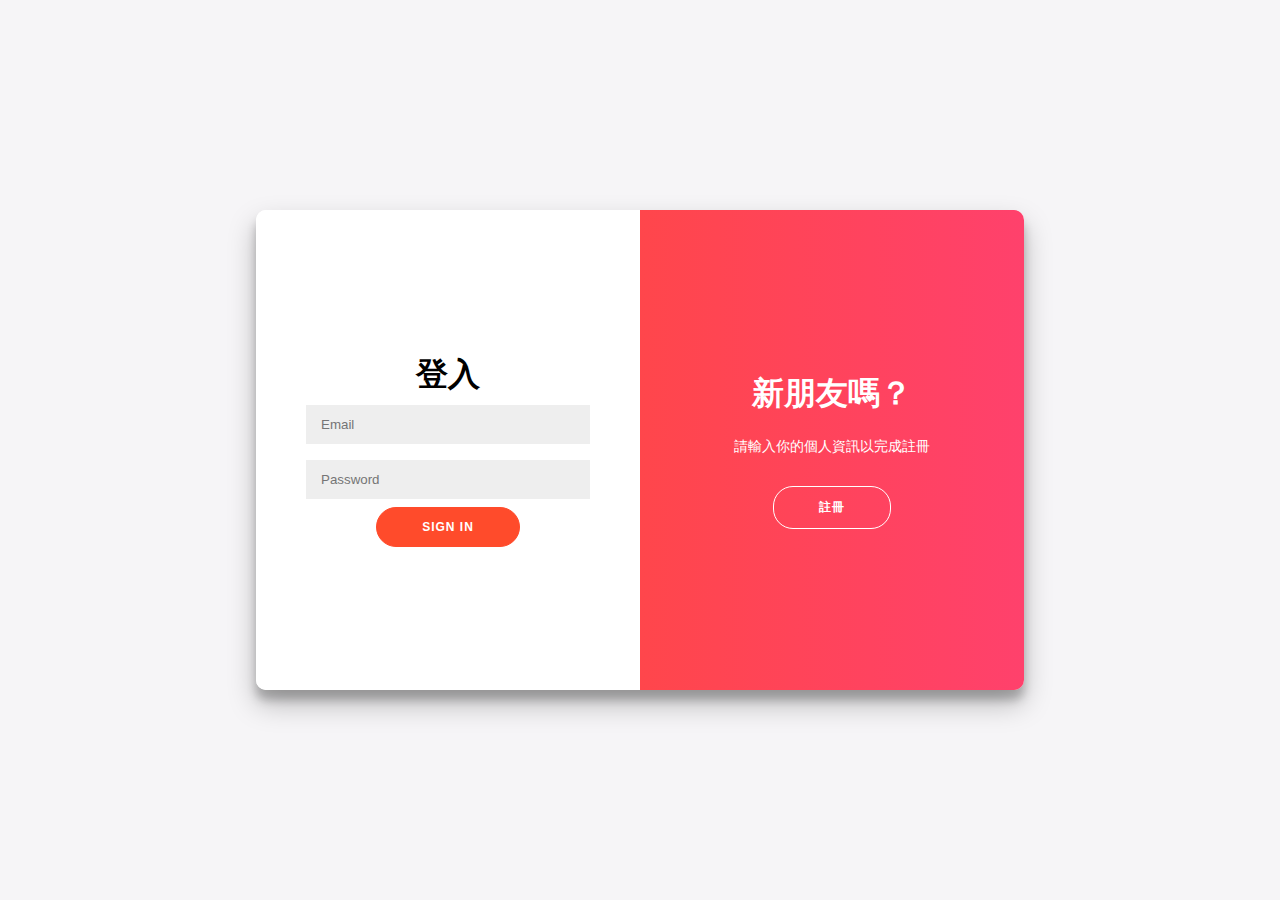
==== sign.html @ 44f5abac "login in complete" ====
<!DOCTYPE html>
<html lang="en">
<head>
    <meta charset="UTF-8">
    <meta name="viewport" content="width=device-width, initial-scale=1.0">
    <title>連成製麵廠 - 登入/註冊</title>
    <link rel="stylesheet" href="/assets/style_sign.css">
    <script src="/assets/scripts_sign.js"></script>
</head>
<body>
    <div class="container">
        <div class="form-container sign-up-container">
            <form id="registerForm">
                <h1>創建帳戶</h1>
                <input type="text" placeholder="Name" required />
                <input type="email" placeholder="Email" required />
                <input type="password" placeholder="Password" required />
                <button type="submit">Sign up</button>
            </form>
        </div>
        <div class="form-container sign-in-container">
            <form id="loginForm">
                <h1>登入</h1>
                <input type="email" placeholder="Email" required />
                <input type="password" placeholder="Password" required />
                <button type="submit">Sign In</button>
            </form>
        </div>
        <div class="overlay-container">
            <div class="overlay">
                <div class="overlay-panel overlay-left">
                    <h1>歡迎回來</h1>
                    <p>輸入你的個人資料以完成登入</p>
                    <button class="ghost" id="signIn">登入</button>
                </div>
                <div class="overlay-panel overlay-right">
                    <h1>新朋友嗎？</h1>
                    <p>請輸入你的個人資訊以完成註冊</p>
                    <button class="ghost" id="signUp">註冊</button>
                </div>
            </div>
        </div>
    </div>
    <script src="scripts.js"></script>
</body>
</html>
---- assets/style_sign.css ----
* {
    box-sizing: border-box;
}

body {
    font-family: 'Arial', sans-serif;
    background: #f6f5f7;
    display: flex;
    justify-content: center;
    align-items: center;
    height: 100vh;
    margin: 0;
}

.container {
    background: #fff;
    border-radius: 10px;
    box-shadow: 0 14px 28px rgba(0,0,0,0.25), 0 10px 10px rgba(0,0,0,0.22);
    position: relative;
    overflow: hidden;
    width: 768px;
    max-width: 100%;
    min-height: 480px;
}

.form-container {
    position: absolute;
    top: 0;
    height: 100%;
    transition: all 0.6s ease-in-out;
}

.sign-in-container {
    left: 0;
    width: 50%;
    z-index: 2;
}

.container.right-panel-active .sign-in-container {
    transform: translateX(100%);
}

.sign-up-container {
    left: 0;
    width: 50%;
    opacity: 0;
    z-index: 1;
}

.container.right-panel-active .sign-up-container {
    transform: translateX(100%);
    opacity: 1;
    z-index: 5;
    animation: show 0.6s;
}

.overlay-container {
    position: absolute;
    top: 0;
    left: 50%;
    width: 50%;
    height: 100%;
    overflow: hidden;
    transition: transform 0.6s ease-in-out;
    z-index: 100;
}

.container.right-panel-active .overlay-container{
    transform: translateX(-100%);
}

.overlay {
    background: #ff416c;
    background: -webkit-linear-gradient(to right, #ff4b2b, #ff416c);
    background: linear-gradient(to right, #ff4b2b, #ff416c);
    background-repeat: no-repeat;
    background-size: cover;
    background-position: 0 0;
    color: #ffffff;
    position: relative;
    left: -100%;
    height: 100%;
    width: 200%;
    transform: translateX(0);
    transition: transform 0.6s ease-in-out;
}

.container.right-panel-active .overlay {
    transform: translateX(50%);
}

.overlay-panel {
    position: absolute;
    display: flex;
    align-items: center;
    justify-content: center;
    flex-direction: column;
    padding: 0 40px;
    text-align: center;
    top: 0;
    height: 100%;
    width: 50%;
    transform: translateX(0);
    transition: transform 0.6s ease-in-out;
}

.overlay-left {
    transform: translateX(-20%);
}

.container.right-panel-active .overlay-left {
    transform: translateX(0);
}

.overlay-right {
    right: 0;
    transform: translateX(0);
}

.container.right-panel-active .overlay-right {
    transform: translateX(20%);
}

form {
    background: #ffffff;
    display: flex;
    align-items: center;
    justify-content: center;
    flex-direction: column;
    padding: 0 50px;
    height: 100%;
    text-align: center;
}

h1 {
    font-weight: bold;
    margin: 0;
}

p {
    font-size: 14px;
    font-weight: 100;
    line-height: 20px;
    margin: 20px 0 30px;
}

button {
    border-radius: 20px;
    border: 1px solid #ff4b2b;
    background-color: #ff4b2b;
    color: #ffffff;
    font-size: 12px;
    font-weight: bold;
    padding: 12px 45px;
    letter-spacing: 1px;
    text-transform: uppercase;
    transition: transform 80ms ease-in;
}

button:active {
    transform: scale(0.95);
}

button:focus {
    outline: none;
}

button.ghost {
    background-color: transparent;
    border-color: #ffffff;
}

input {
    background-color: #eee;
    border: none;
    padding: 12px 15px;
    margin: 8px 0;
    width: 100%;
}

@keyframes show {
    0%, 49.99% {
        opacity: 0;
        z-index: 1;
    }

    50%, 100% {
        opacity: 1;
        z-index: 5;
    }
}
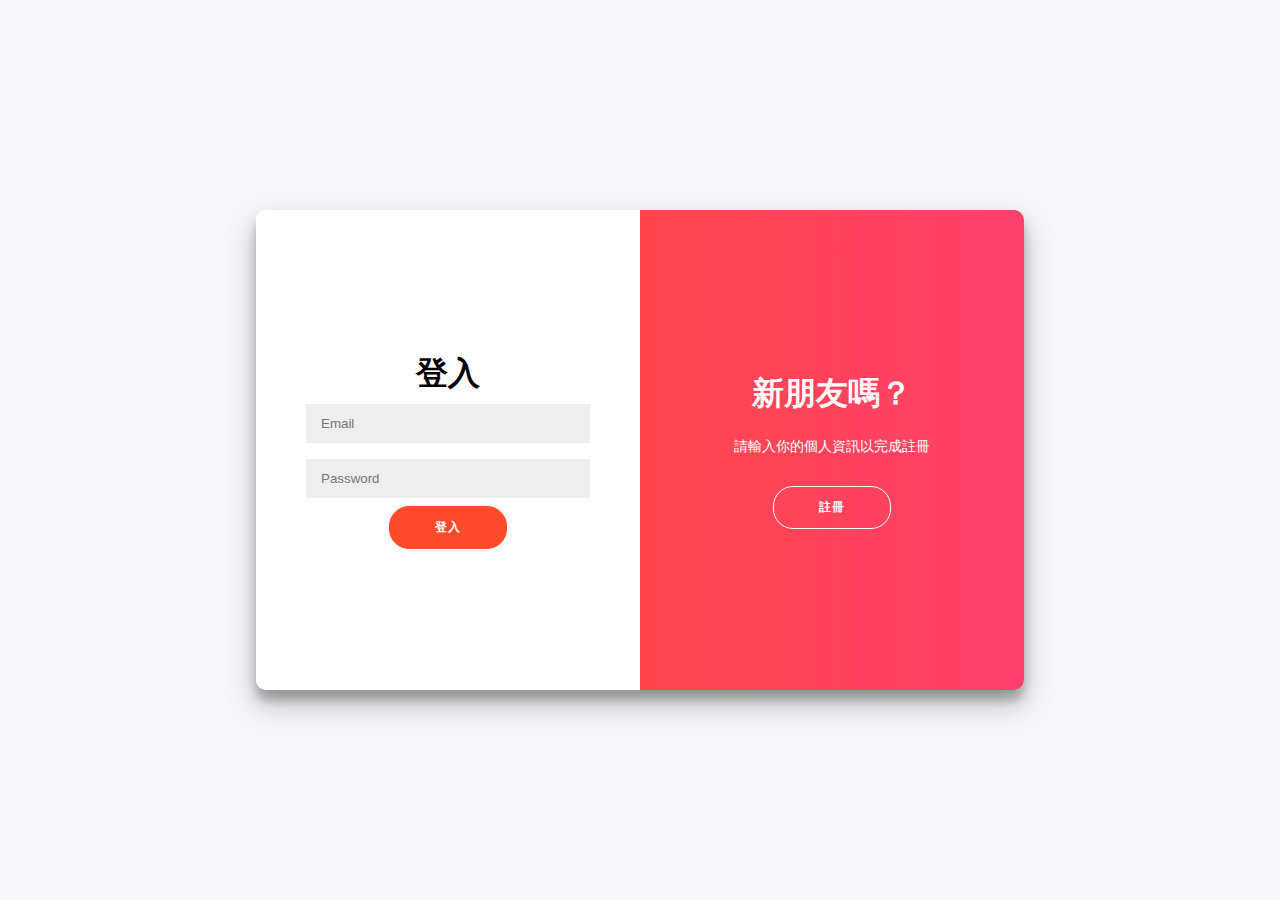
==== commit 92f77468: "profile complete" ====
--- a/sign.html
+++ b/sign.html
@@ -5,7 +5,6 @@
     <meta name="viewport" content="width=device-width, initial-scale=1.0">
     <title>連成製麵廠 - 登入/註冊</title>
     <link rel="stylesheet" href="/assets/style_sign.css">
-    <script src="/assets/scripts_sign.js"></script>
 </head>
 <body>
     <div class="container">
@@ -23,7 +22,7 @@
                 <h1>登入</h1>
                 <input type="email" placeholder="Email" required />
                 <input type="password" placeholder="Password" required />
-                <button type="submit">Sign In</button>
+                <button type="submit">登入</button>
             </form>
         </div>
         <div class="overlay-container">
@@ -41,6 +40,6 @@
             </div>
         </div>
     </div>
-    <script src="scripts.js"></script>
+    <script src="/assets/scripts_sign.js"></script>
 </body>
 </html>